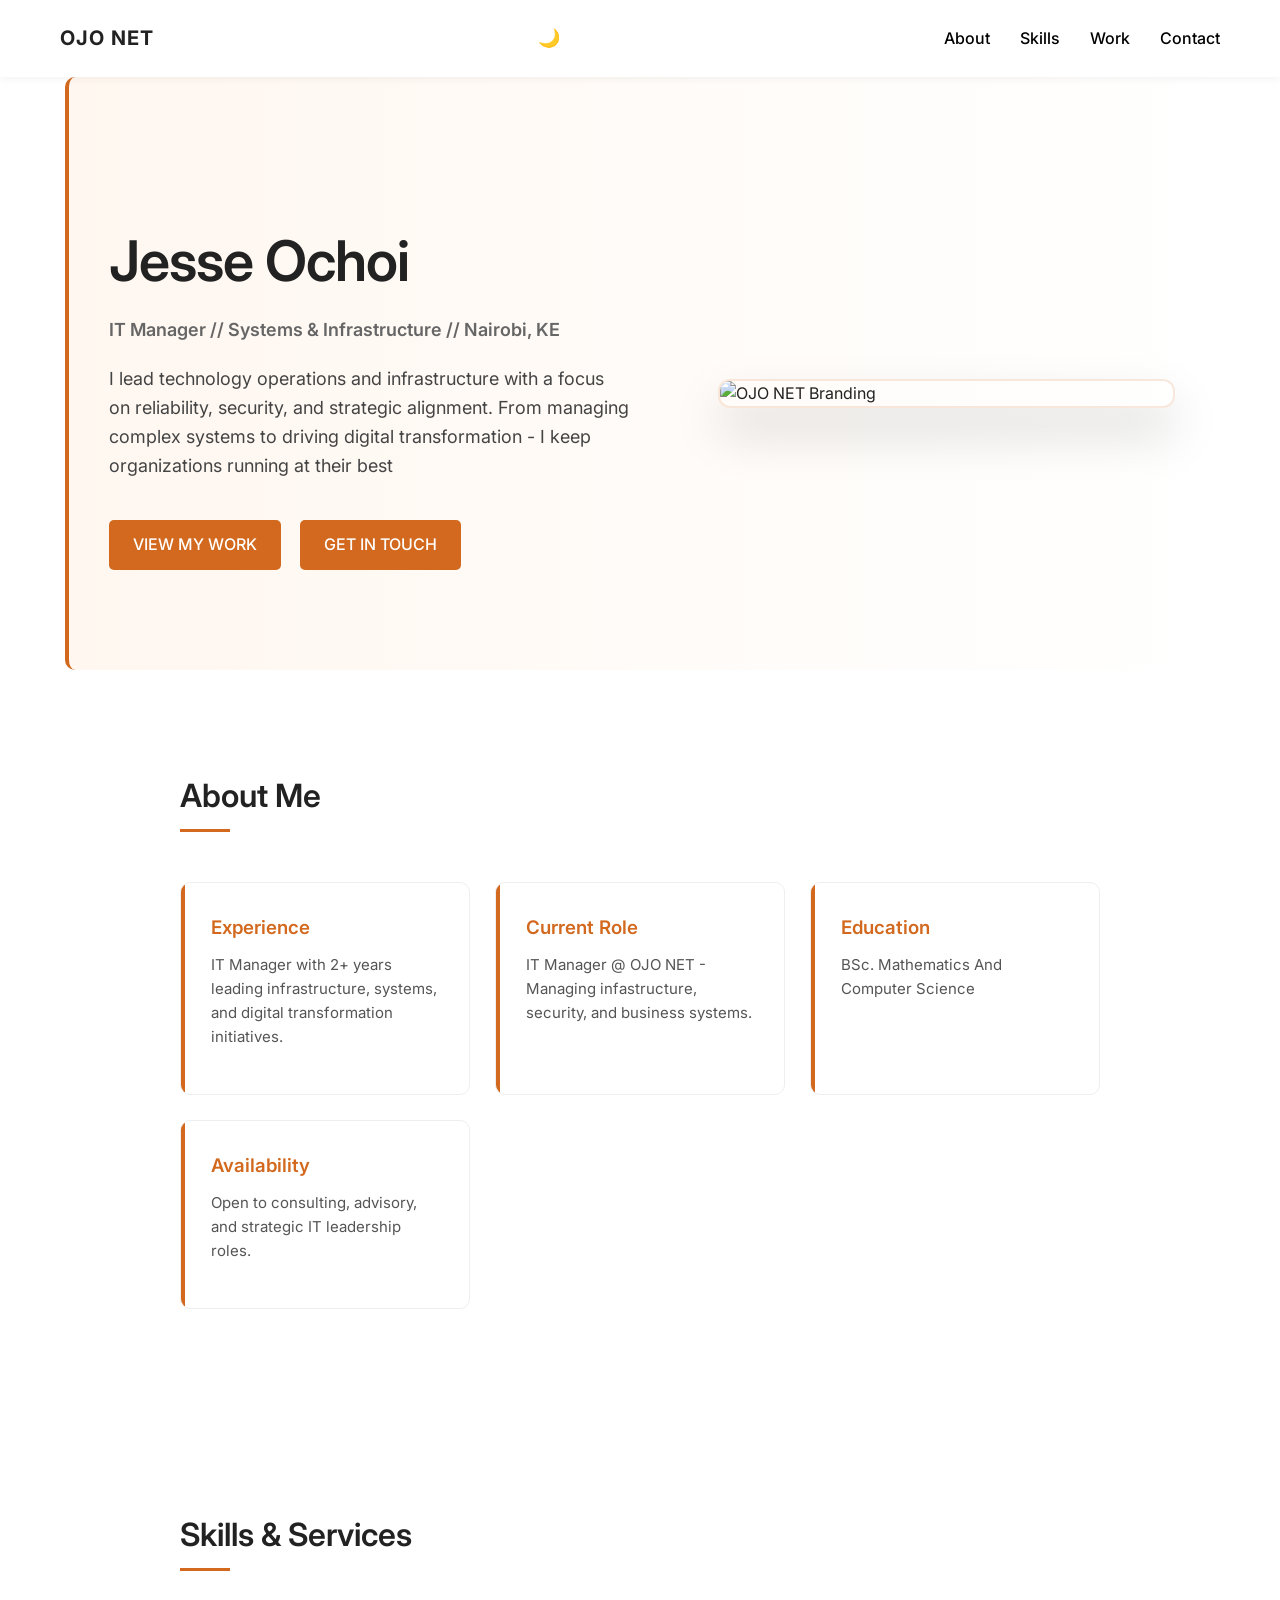
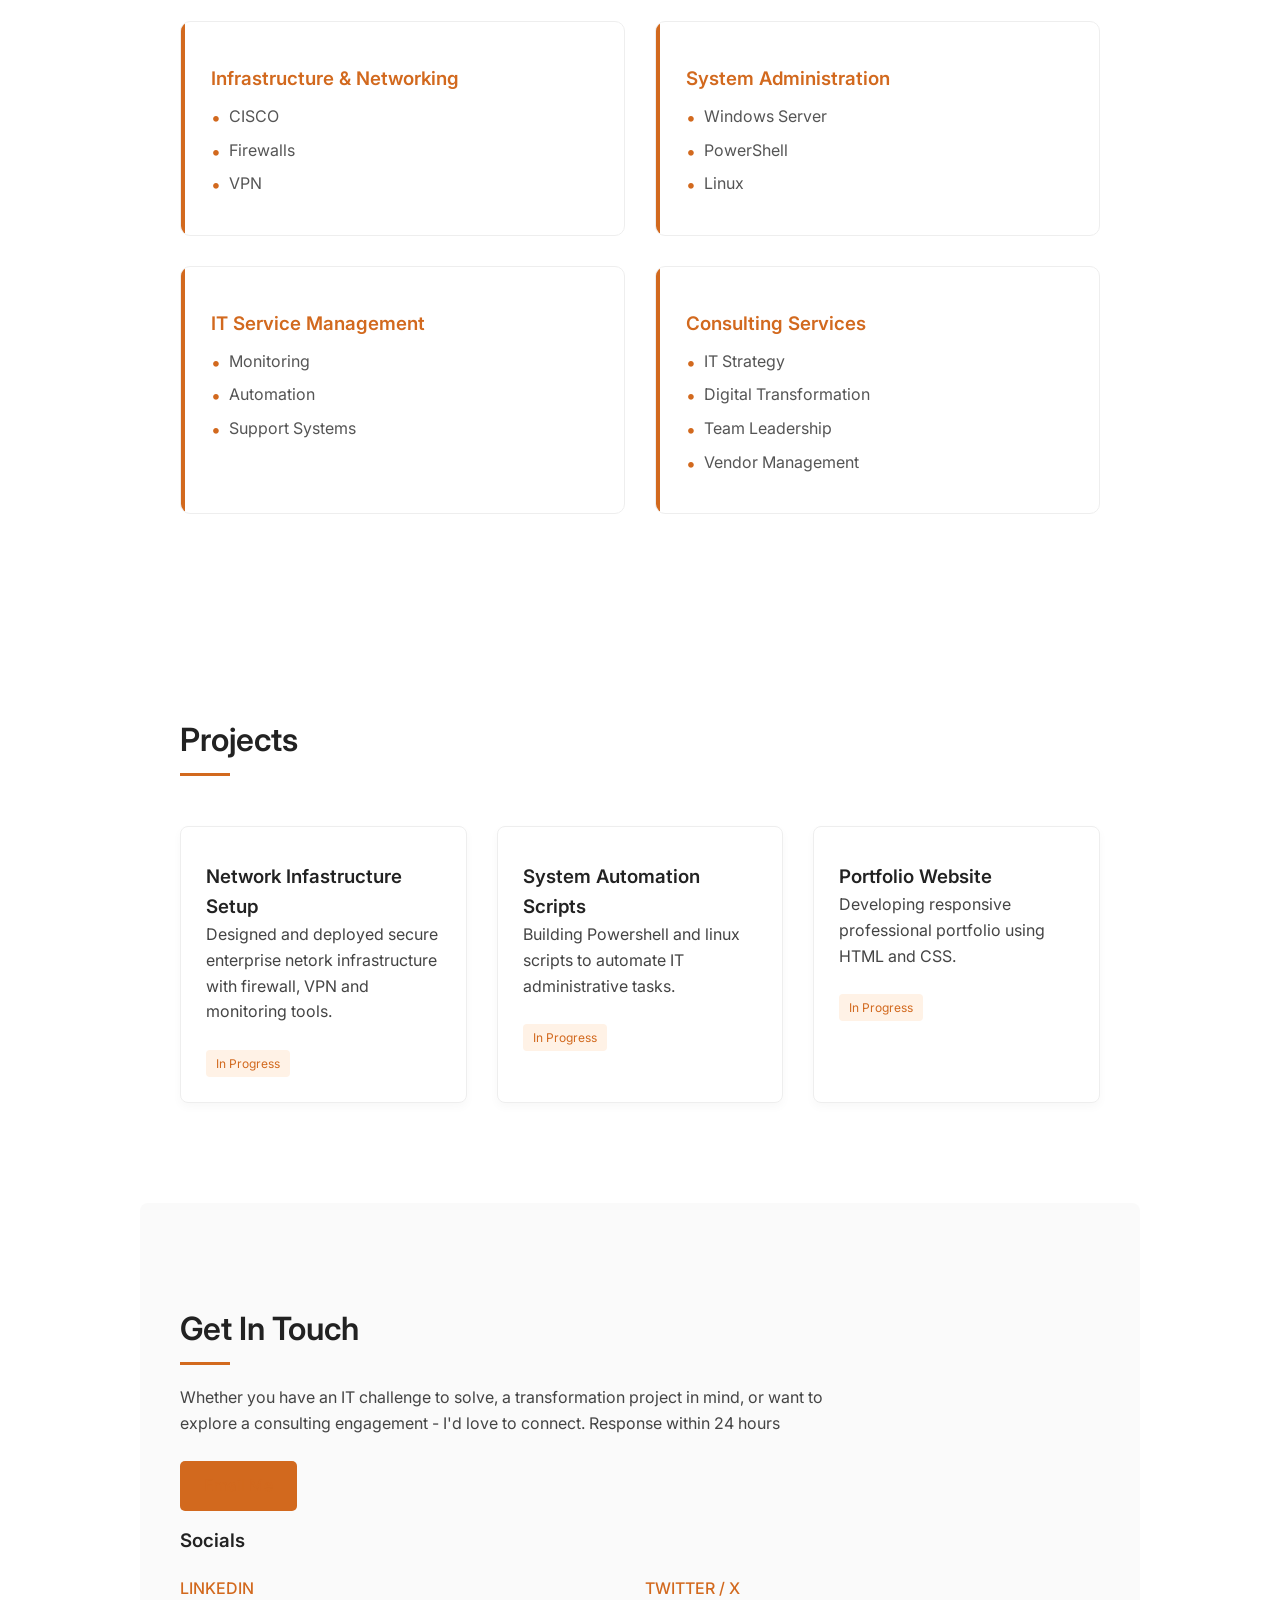
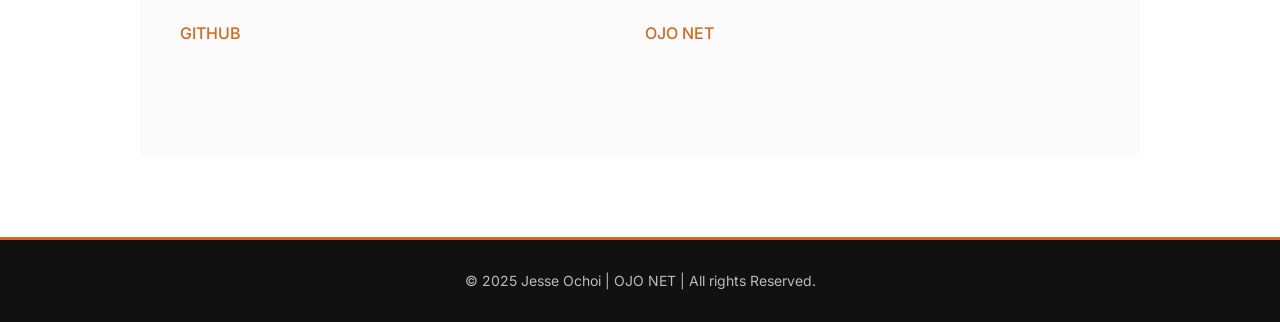
==== index.html @ 19cd6a9d "index.html" ====
<!DOCTYPE html>
<html lang="en">
    <head>
        <meta charset="UTF-8">
        <meta name="viewport" content="width=device-width, initial-scale=1.0">
        <title>Jesse Ochoi | Frontend Developer</title>
        <link href="https://fonts.googleapis.com/css2?family=Inter:wght@300;400;500;600;700&display=swap" rel="stylesheet">
        <link rel="stylesheet" href="style.css">
    </head>
    <body>
        <header>
            <nav>
                <div class="logo">OJO NET</div>
                <div class="theme-toggle">🌙</div>
                <div class="menu-toggle">
                    <span></span>
                    <span></span>
                    <span></span>
                </div>
                <ul class="nav-links">
                    <li><a href="#about">About</a></li>
                    <li><a href="#skills">Skills</a></li>
                    <li><a href="#work">Work</a></li>
                    <li><a href="#contact">Contact</a></li>
                </ul>
            </nav>
        </header>
        <main>
            <section id="hero">
                <div class="hero-content">
                    <h1>Jesse Ochoi</h1>
                    <p>IT Manager   //  Systems & Infrastructure //  Nairobi, KE</p>
                    <p>I lead technology operations and infrastructure with a focus on reliability, security, and strategic alignment. From managing complex systems to driving digital transformation - I keep organizations running at their best</p>
                    <a href="#work" class="btn">VIEW MY WORK</a>
                    <a href="#contact" class="btn">GET IN TOUCH</a>
                </div>
                <div class="hero-image">
                    <img src="images/banner.jpg" alt="OJO NET Branding">
                </div>
            </section>
            <section id="about">
                <h2>About Me</h2>
                <div class="about-grid">
                    <div class="about-card">
                        <h3>Experience</h3>
                        <p>IT Manager with 2+ years leading infrastructure, systems, and digital transformation initiatives.</p>
                    </div>
                    <div class="about-card">
                        <h3>Current Role</h3>
                        <p>IT Manager @ OJO NET - Managing infastructure, security, and business systems.</p>
                    </div>
                    <div class="about-card">
                        <h3>Education</h3>
                        <p>BSc. Mathematics And Computer Science</p>
                    </div>
                    <div class="about-card">
                        <h3>Availability</h3>
                        <p>Open to consulting, advisory, and strategic IT leadership roles.</p>
                    </div>
                </div>
            </section>
            <section id="skills">
                <h2>Skills & Services</h2>
                <div class="skills-grid">
                    <div class="skill-card">
                        <h3>Infrastructure & Networking</h3>
                        <ul>
                            <li>CISCO</li>
                            <li>Firewalls</li>
                            <li>VPN</li>
                        </ul>
                    </div>
                    <div class="skill-card">
                        <h3>System Administration</h3>
                        <ul>
                            <li>Windows Server</li>
                            <li>PowerShell</li>
                            <li>Linux</li>
                        </ul>
                    </div>
                    <div class="skill-card">
                        <h3>IT Service Management</h3>
                        <ul>
                            <li>Monitoring</li>
                            <li>Automation</li>
                            <li>Support Systems</li>
                        </ul>
                    </div>
                    <div class="skill-card">
                        <h3>Consulting Services</h3>
                        <ul>
                            <li>IT Strategy</li>
                            <li>Digital Transformation</li>
                            <li>Team Leadership</li>
                            <li>Vendor Management</li>
                        </ul>
                    </div>
                </div>
            </div>
        </section>
        <section id="work">
            <h2>Projects</h2>
            <div class="projects">
                <div class="project-card">
                    <h3>Network Infastructure Setup</h3>
                    <p>Designed and deployed secure enterprise netork infrastructure with firewall, VPN and monitoring tools.</p>
                    <span class="status">In Progress</span>
                </div>
                <div class="project-card">
                    <h3>System Automation Scripts</h3>
                    <p>Building Powershell and linux scripts to automate IT administrative tasks.</p>
                    <span class="status">In Progress</span>
                </div>
                <div class="project-card">
                    <h3>Portfolio Website</h3>
                    <p>Developing responsive professional portfolio using HTML and CSS.</p>
                    <span class="status">In Progress</span>
                </div>
            </div>
        </section>
        <section id="contact">
            <h2>Get In Touch</h2>
            <p>Whether you have an IT challenge to solve, a transformation project in mind, or want to explore a consulting engagement - I'd love to connect. Response within 24 hours</p>
            <p><a href="mailto:ochoijesse04@gmail.com" class="btn">Email Me</a></p>
            <h3>Socials</h3>
            <ul>
                <li><a href="https://linkedin.com/in/jesse-ochoi-a205282b9" target="_blank" rel="noopener noreferrer">LINKEDIN</a></li>
                <li><a href="https://twitter.com/@O_Jesse004" target="_blank" rel="noopener noreferrer">TWITTER / X</a></li>
                <li><a href="https://github.com/Monta1378" target="_blank" rel="noopener noreferrer">GITHUB</a></li>
                <li><a href="https://ojonet.co.ke" target="_blank" rel="noopener noreferrer">OJO NET</a></li>
            </ul>
        </section>
    </main>
    <footer>
        <p>&copy; 2025 Jesse Ochoi | OJO NET | All rights Reserved.</p>
    </footer>
    <script>
    const toggle = document.querySelector('.menu-toggle');
    const nav = document.querySelector('.nav-links');
    const theme = document.querySelector('.theme-toggle');
    toggle.addEventListener('click', () => {
        nav.classList.toggle('active');
    });
    if(localStorage.getItem('dark-mode') === 'enabled'){
        document.body.classList.add('dark-mode');
    }
    theme.addEventListener('click', () => {
        document.body.classList.toggle('dark-mode');
        if(document.body.classList.contains('dark-mode')){
            localStorage.setItem('dark-mode', 'enabled');
        }else{
            localStorage.setItem('dark-mode', 'disabled');
        }
    });
    const observer = new IntersectionObserver(entries => {
        entries.forEach(entry => {
            if(entry.isIntersecting){
                entry.target.classList.add('show');
            }
        });
    });
    document.querySelectorAll('section').forEach(section =>{
        section.classList.add('fade-in');
        observer.observe(section);
    });
    </script>
    </body>
</html>
---- style.css ----
*{
    margin: 0;
    padding: 0;
    box-sizing: border-box;
}

body{
    font-family: 'Inter', sans-serif;
    line-height: 1.6;
    color: #222;
    background-color: white;
    transition: 0.3s ease;
}
h1, h2, h3{
    font-weight: 600;
}
p{
    font-weight: 400;
}
header{
    padding: 18px 60px;
    position: sticky;
    top: 0;
    background-color: white;
    z-index: 1000;
    box-shadow: 0 2px 8px rgba(0,0,0,0.05);
}
.logo{
    font-size: 20px;
    font-weight: bold;
    letter-spacing: 1px;
}
nav{
    display: flex;
    justify-content: space-between;
    align-items: center;
}
nav ul{
    display: flex;
    list-style: none;
    gap: 30px;
    margin: 0;
    padding: 0;
}
nav a{
    text-decoration: none;
    color: black;
    font-weight: 500;
}
nav a:hover{
    color: chocolate;
}

#hero{
    display: grid;
    grid-template-columns: 1.1fr 0.9fr;
    align-items: center;
    gap: 50px;
    padding: 140px 40px 100px 40px;
    max-width: 1150px;
    margin: 0 auto;
    background: linear-gradient(to right, #fff7f0, white);
    border-left: 4px solid chocolate;
    border-radius: 10px;
    animation: heroFade 1s ease forwards;
}
#hero h1{
    font-size: 56px;
    margin-bottom: 10px;
    letter-spacing: -1px;
}
#hero p{
    font-size: 18px;
    line-height: 1.6;
    margin-bottom: 20px;
    color: #444;
}
#hero p:first-of-type{
    font-weight: 600;
    color: #666;
}
#hero .btn{
    margin-top: 20px;
}
.hero-content{
    max-width: 520px;
}
.hero-image{
    display: flex;
    justify-content: center;
    align-items: center;
}
.hero-image img{
    width: 100%;
    max-width: 480px;
    border-radius: 12px;
    border: 2px solid rgb(210,105,30,0.15);
    box-shadow: 0 25px 50px rgba(0,0,0,0.15);
    animation: float 4s ease-in-out infinite;
}
.btn{
    display: inline-block;
    padding: 12px 24px;
    background-color:chocolate;
    color: white;
    text-decoration: none;
    margin-right: 15px;
    margin-top: 10px;
    font-weight: 500;
    border-radius: 5px;
    transition: all 0.3s ease;
}
.btn:hover{
    background-color: #333;
    transform: translateY(-2px);
}
html{
    scroll-behavior: smooth;
}section{
    padding: 100px 40px;
    max-width: 1000px;
    margin: 0 auto;
}
section h2{
    font-size: 32px;
    margin-bottom: 20px;
    position: relative;
    display: inline-block;
}
section h2::after{
    content: "";
    display: block;
    width: 50px;
    height: 3px;
    background: chocolate;
    margin-top: 8px;
}
section p{
    margin-bottom: 15px;
    color: #444;
}
.about-grid{
    display: grid;
    grid-template-columns: repeat(3, 1fr);
    gap: 25px;
    margin-top: 30px;
}
.about-card{
    background-color: white;
    position: relative;
    overflow: hidden;
    padding: 30px;
    border-radius: 10px;
    border: 1px solid #eee;
    transition: all 0.3s ease;
}
.about-card:hover{
    transform: translateY(-8px);
    box-shadow: 0 20px 40px rgba(0,0,0,0.08);
}
.about-card::before{
    content: "";
    position: absolute;
    top: 0;
    left: 0;
    width: 4px;
    height: 100%;
    background: chocolate;
}
.about-card h3{
    margin-bottom: 10px;
    color: chocolate;
}
.about-card p{
    color: #555;
    font-size: 15px;
}
#skills h3{
    margin-bottom: 10px;
}
#skills ul{
    list-style: none;
    padding: 0;
}
#skills li{
    margin-bottom: 8px;
}
.skills-grid{
    display: grid;
    grid-template-columns: repeat(2, 1fr);
    gap: 30px;
    margin-top: 30px;
}
.skill-card{
    background-color: white;
    position: relative;
    overflow: hidden;
    padding: 30px;
    border-radius: 10px;
    border: 1px solid #eee;
    transition: all 0.3s ease;
}
.skill-card:hover{
    transform: translateY(-8px);
    box-shadow: 0 20px 40px rgba(0,0,0,0.08);
}
.skill-card::before{
    content: "";
    position: absolute;
    top: 0;
    left: 0;
    width: 4px;
    height: 100%;
    background: chocolate;
}
.skill-card h3{
    margin-top: 12px;
    color: chocolate;
}
.skill-card ul{
    list-style: none;
    padding: 0;
}
.skill-card li{
    margin-bottom: 10px;
    color: #555;
    padding-left: 18px;
    position: relative;
}
.skill-card li::before{
    content: "•";
    color: chocolate;
    position: absolute;
    left: 0;
    font-size: 18px;
}
.status{
    display: inline-block;
    margin-top: 10px;
    padding: 4px 10px;
    background-color: #fff2e6;
    color: chocolate;
    border-radius: 4px;
    font-size: 12px;
}    #contact{
        background-color: #fafafa;
        border-radius: 8px;
    }
    #contact p{
        max-width: 700px;
    }
    #contact ul{
        list-style: none;
        padding: 0;
        margin-top: 20px;
        display: grid;
        grid-template-columns: repeat(2, 1fr);
        gap: 10px;
    }
    #contact li{
        margin-bottom: 10px;
    }
    #contact a{
        color: chocolate;
        text-decoration: none;
        font-weight: 500;
    }
    #contact a:hover{
        color: #333;
    }
    .projects{
        display: grid;
        grid-template-columns: repeat(3, 1fr);
        gap: 30px;
        margin-top: 30px;
    }
    .project-card{
        background-color: white;
        padding: 25px;
        border: 1px solid #eee;
        border-radius: 8px;
        box-shadow: 0 4px 10px rgba(0,0,0,0.03);
        transition: all 0.3s ease;
    }
    .project-card:hover{
        transform: translateY(-6px);
        box-shadow: 0 12px 25px rgba(0,0,0,0.08);
    }
    .project-card h3{
        margin-top: 10px;
    }
    .project-card p{
        margin-bottom: 15px;
    }
    footer{
    margin-top: 80px;
    padding: 30px 40px;
    background-color: #111;
    color: white;
    text-align: center;
    border-top: 3px solid chocolate;
}
.menu-toggle{
    display: none;
    flex-direction: column;
    cursor: pointer;
}
.menu-toggle span{
    width: 25px;
    height: 3px;
    background-color: black;
    margin: 4px 0;
}
footer p{
    margin: 0;
    font-size: 14px;
    color: #bbb;
}.fade-in{
    opacity: 0;
    transform: translateY(30px);
    transition: all 0.8s ease;
}
.fade-in.show{
    opacity: 1;
    transform: translateY(0);
}
.theme-toggle{
    cursor: pointer;
    font-size: 18px;
    padding: 6px 10px;
    border-radius: 6px;
    transition: 0.3s;
}
.theme-toggle:hover{
    background-color: #f3f3f3;
}
.dark-mode .theme-toggle:hover{
    background-color: #222;
}
.dark-mode{
    background-color: #111;
    color: #eee;
}
.dark-mode header{
    background-color: #111;
}
.dark-mode nav a{
    color: #eee;
}
.dark-mode #hero{
    background: linear-gradient(to right, #1a1a1a, #111);
}
.dark-mode .project-card{
    background-color: #1a1a1a;
    border-color: #333;
}
.dark-mode footer{
    background-color: black;
}
.dark-mode #contact{
    background-color: #1a1a1a;
}
.dark-mode p{
    color: #bbb;
}
.dark-mode h1, .dark-mode h2, .dark-mode h3{
    color: white;
}
.dark-mode .about-card, .dark-mode .skill-card{
    background-color: #1a1a1a;
    border-color: #333;
}
@keyframes heroFade {
    from{
        opacity: 0;
        transform: translateY(20px);
    }
    to{
        opacity: 1;
        transform: translateY(0);
    }
}
@keyframes float{
    0%{
        transform: translateY(0px);
    }
    50%{
        transform: translateY(-10px);
    }
    100%{
        transform: translateY(0px);
    }
}
@media (max-width: 768px){
    #hero{
        padding: 100px 20px 60px 20px;
        text-align: left;
        grid-template-columns: 1fr;
    }
    #hero h1{
        font-size: 36px;
        line-height: 1.2;
    }
    #hero p{
        font-size: 16px;
    }
    #hero .btn{
        display: block;
        width: fit-content;
        margin-bottom: 12px;
    }
    .hero-image{
        margin-top: 40px;
    }
    .hero-image img{
        max-width: 100%;
    }
    nav{
        flex-direction: row;
        gap: 10px;
    }
    nav ul{
        gap: 20px;
    }
    section{
        padding: 60px 20px;
    }
    .skills-grid{
        grid-template-columns: 1fr;
    }
    .projects{
        grid-template-columns: 1fr;
    }
    section h2{
        font-size: 26px;
    }
    .menu-toggle{
        display: flex;
    }
    .nav-links{
        position: absolute;
        top: 30px;
        right: 20px;
        background-color: white;
        flex-direction: column;
        width: 200px;
        padding: 20px;
        box-shadow: 0 5px 20px rgba(0,0,0,0.08);
        display: none;
    }
    .nav-links.active{
        display: flex;
    }
    .nav-links a:hover{
        color: chocolate;
    }
    nav a{
        position: relative;
    }
    nav a::after{
        content: "";
        position: absolute;
        width: 0;
        height: 2px;
        background-color: chocolate;
        left: 0;
        bottom: -5px;
        transition: width 0.3s;
    }
    nav a:hover::after{
        width: 100%;
    }
    .about-grid{
        grid-template-columns: 1fr;
    }
    .skill-card{
        grid-template-columns: 1fr;
    }
    footer{
        padding: 25px 20px;
    }
}
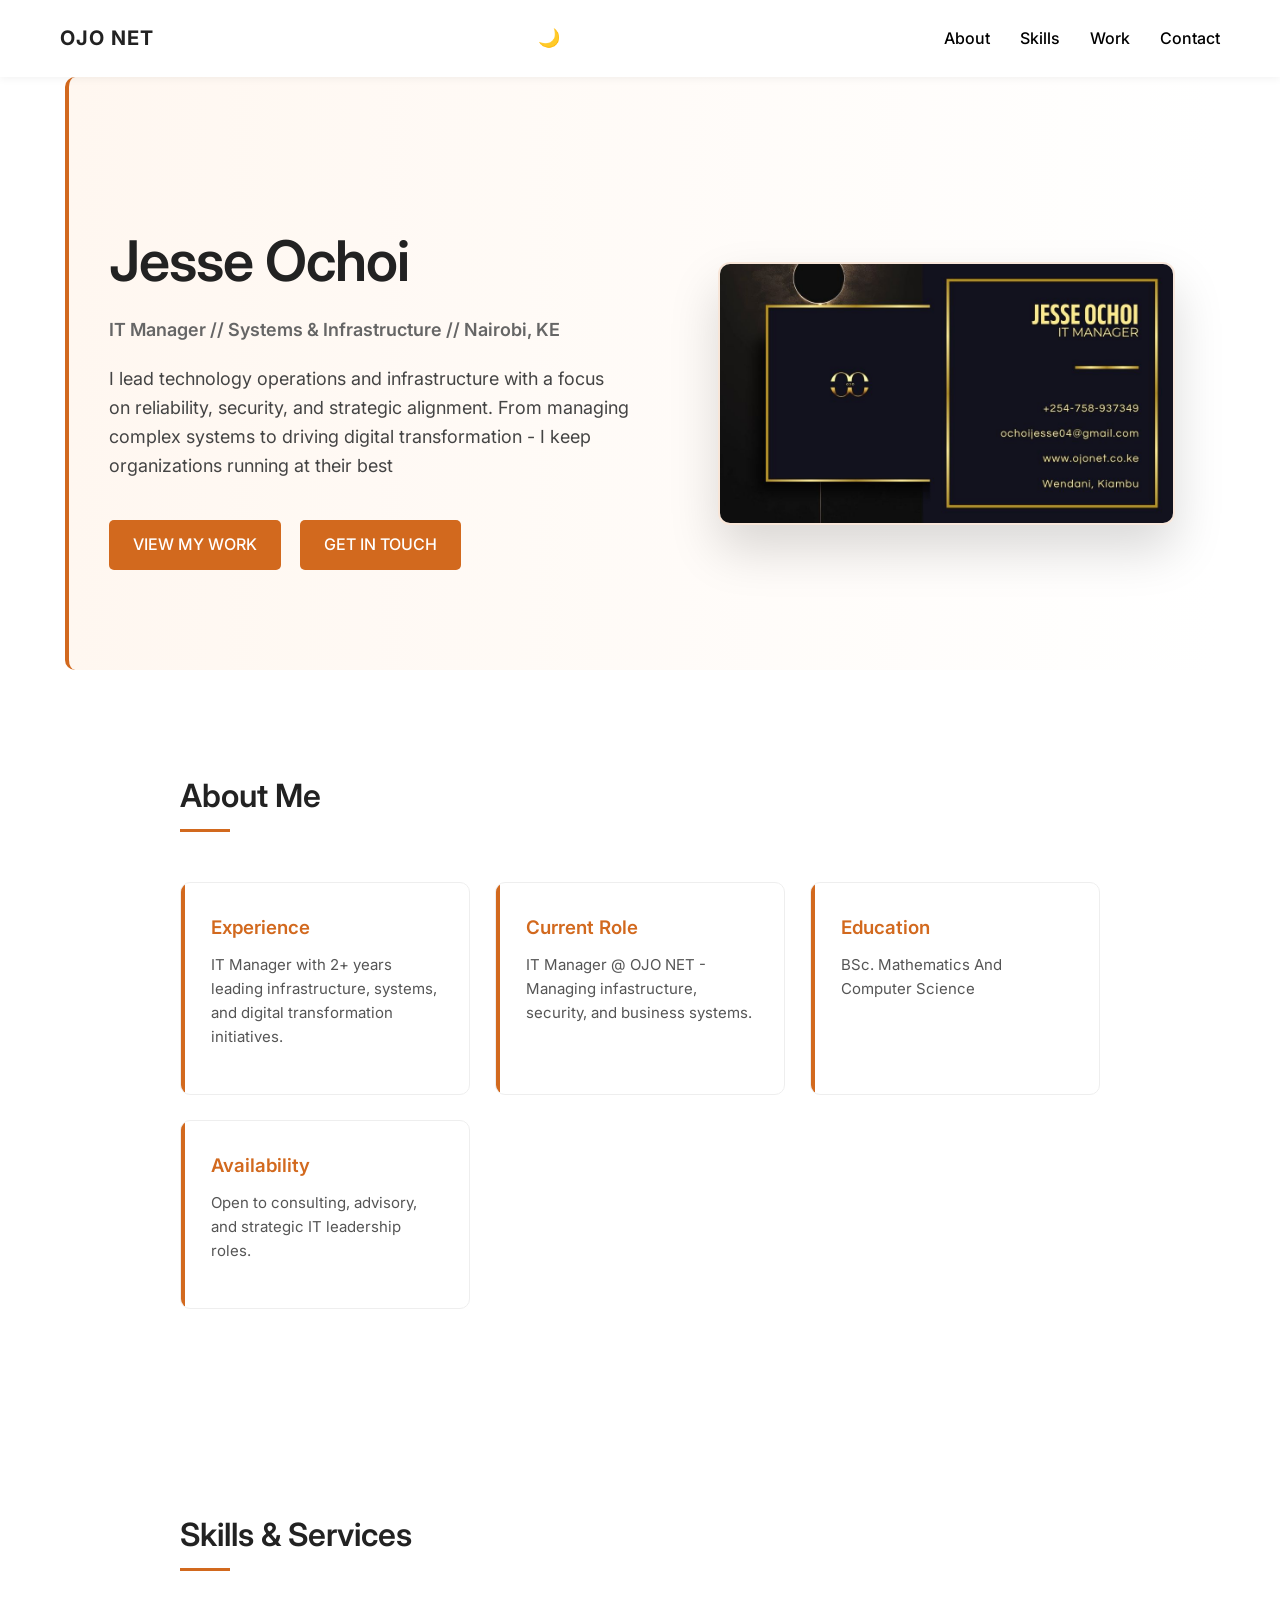
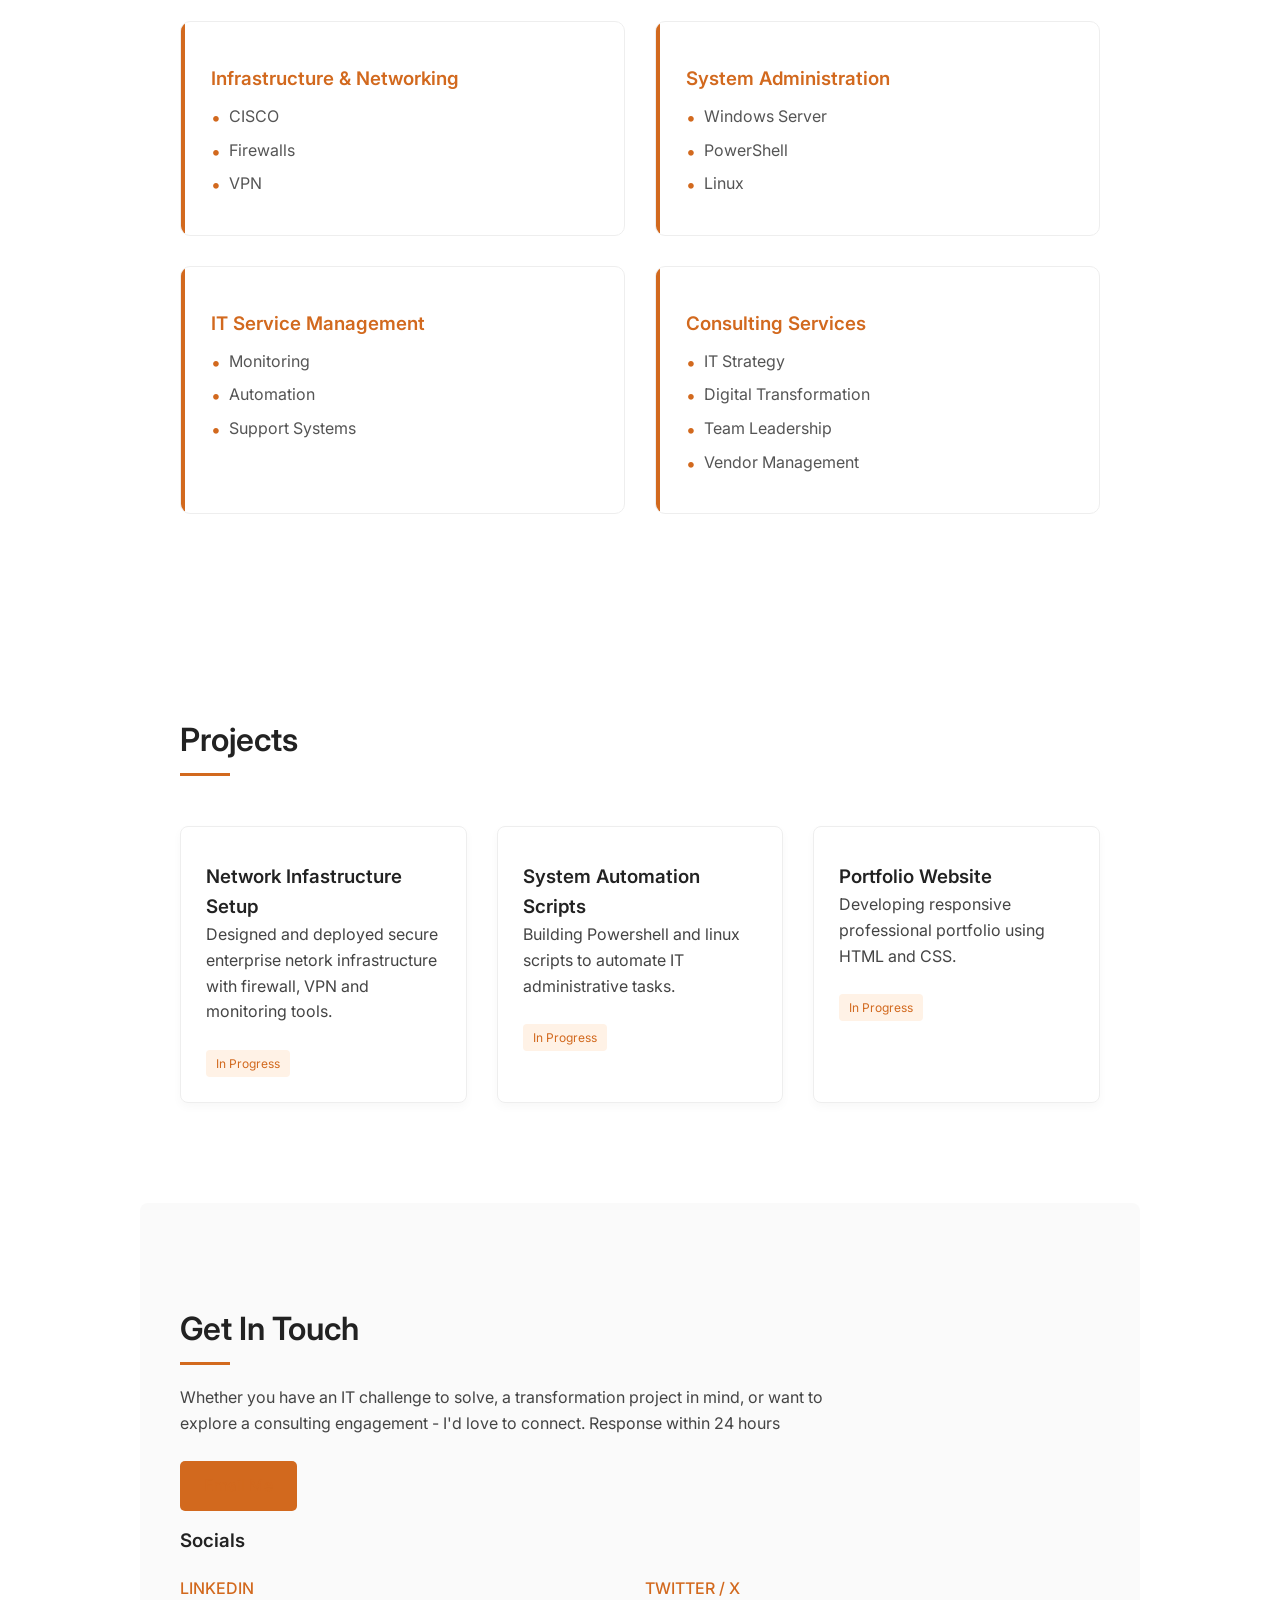
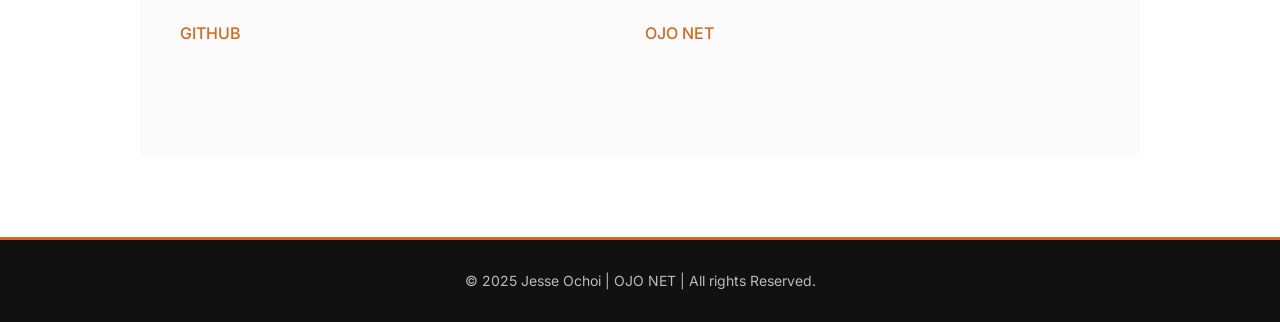
==== commit ee28d458: "index.html" ====
--- a/index.html
+++ b/index.html
@@ -35,7 +35,7 @@
                     <a href="#contact" class="btn">GET IN TOUCH</a>
                 </div>
                 <div class="hero-image">
-                    <img src="images/banner.jpg" alt="OJO NET Branding">
+                    <img src="banner.jpg" alt="OJO NET Branding">
                 </div>
             </section>
             <section id="about">
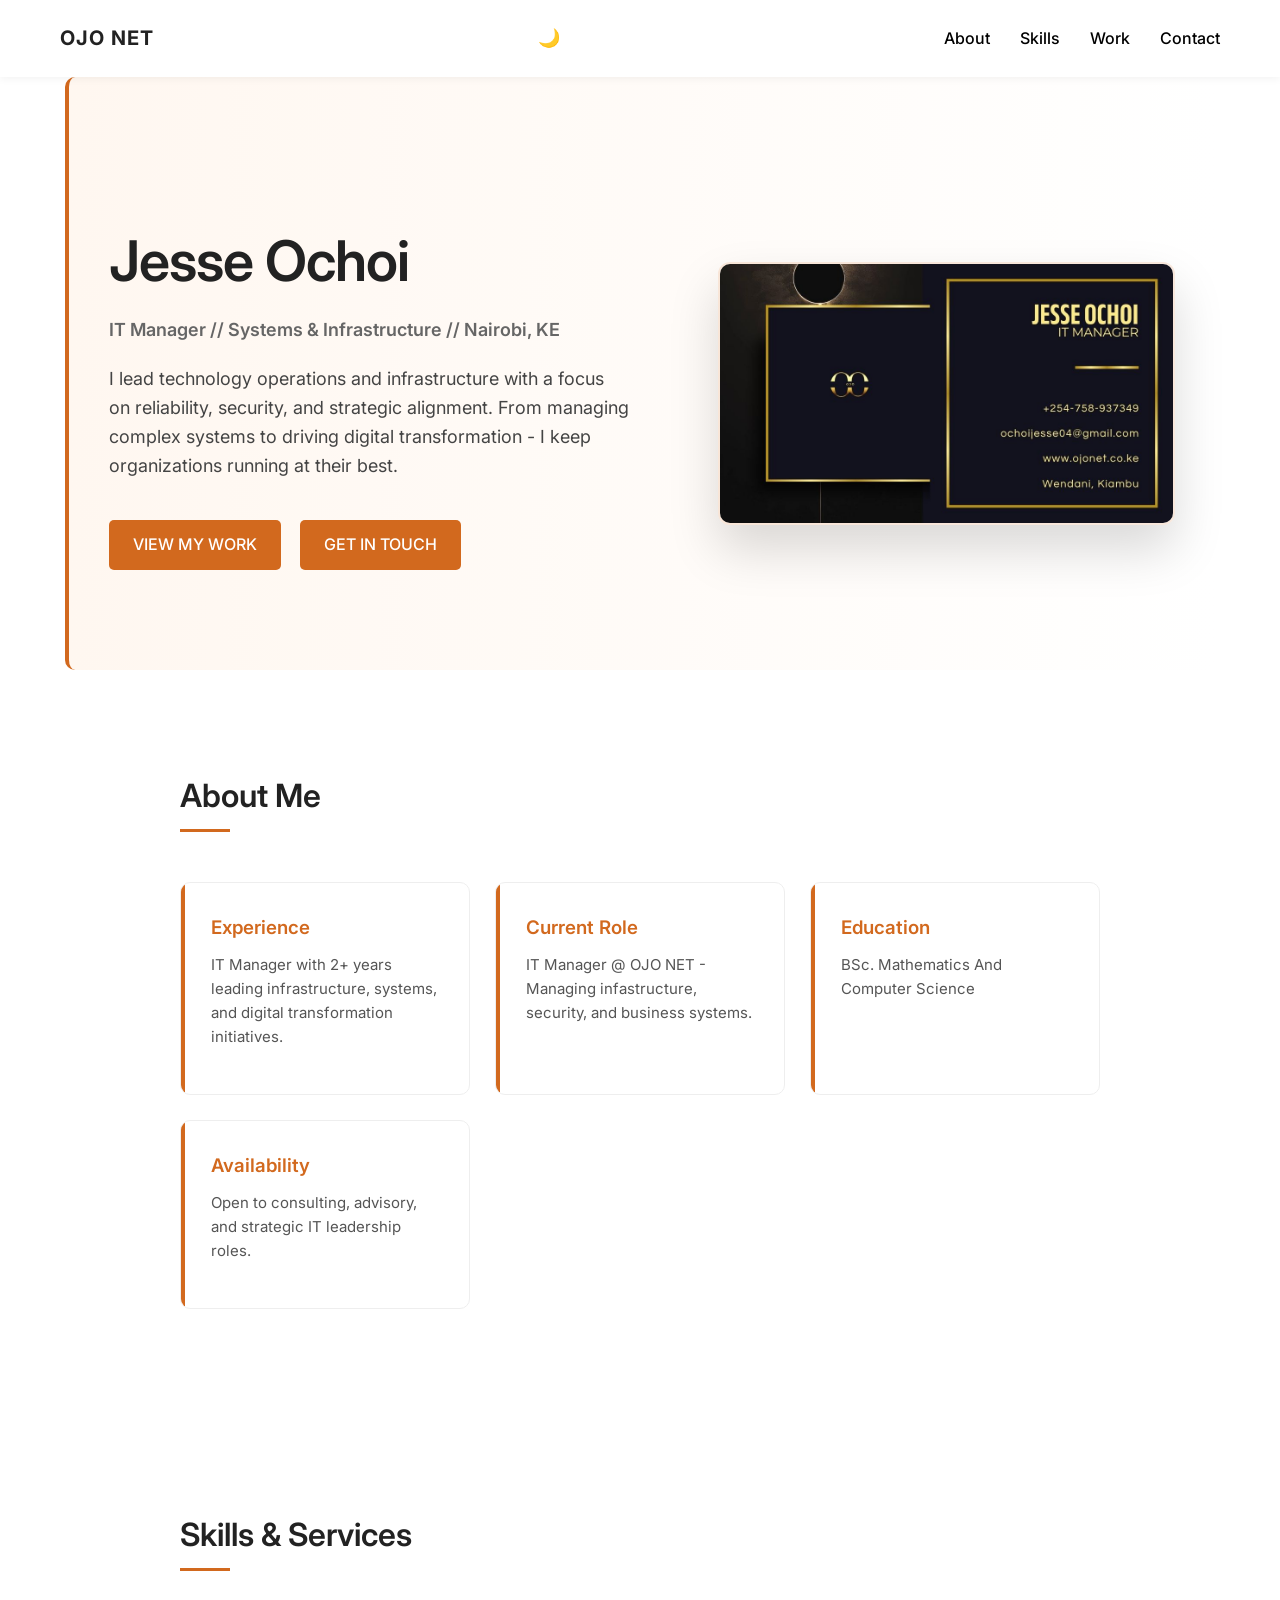
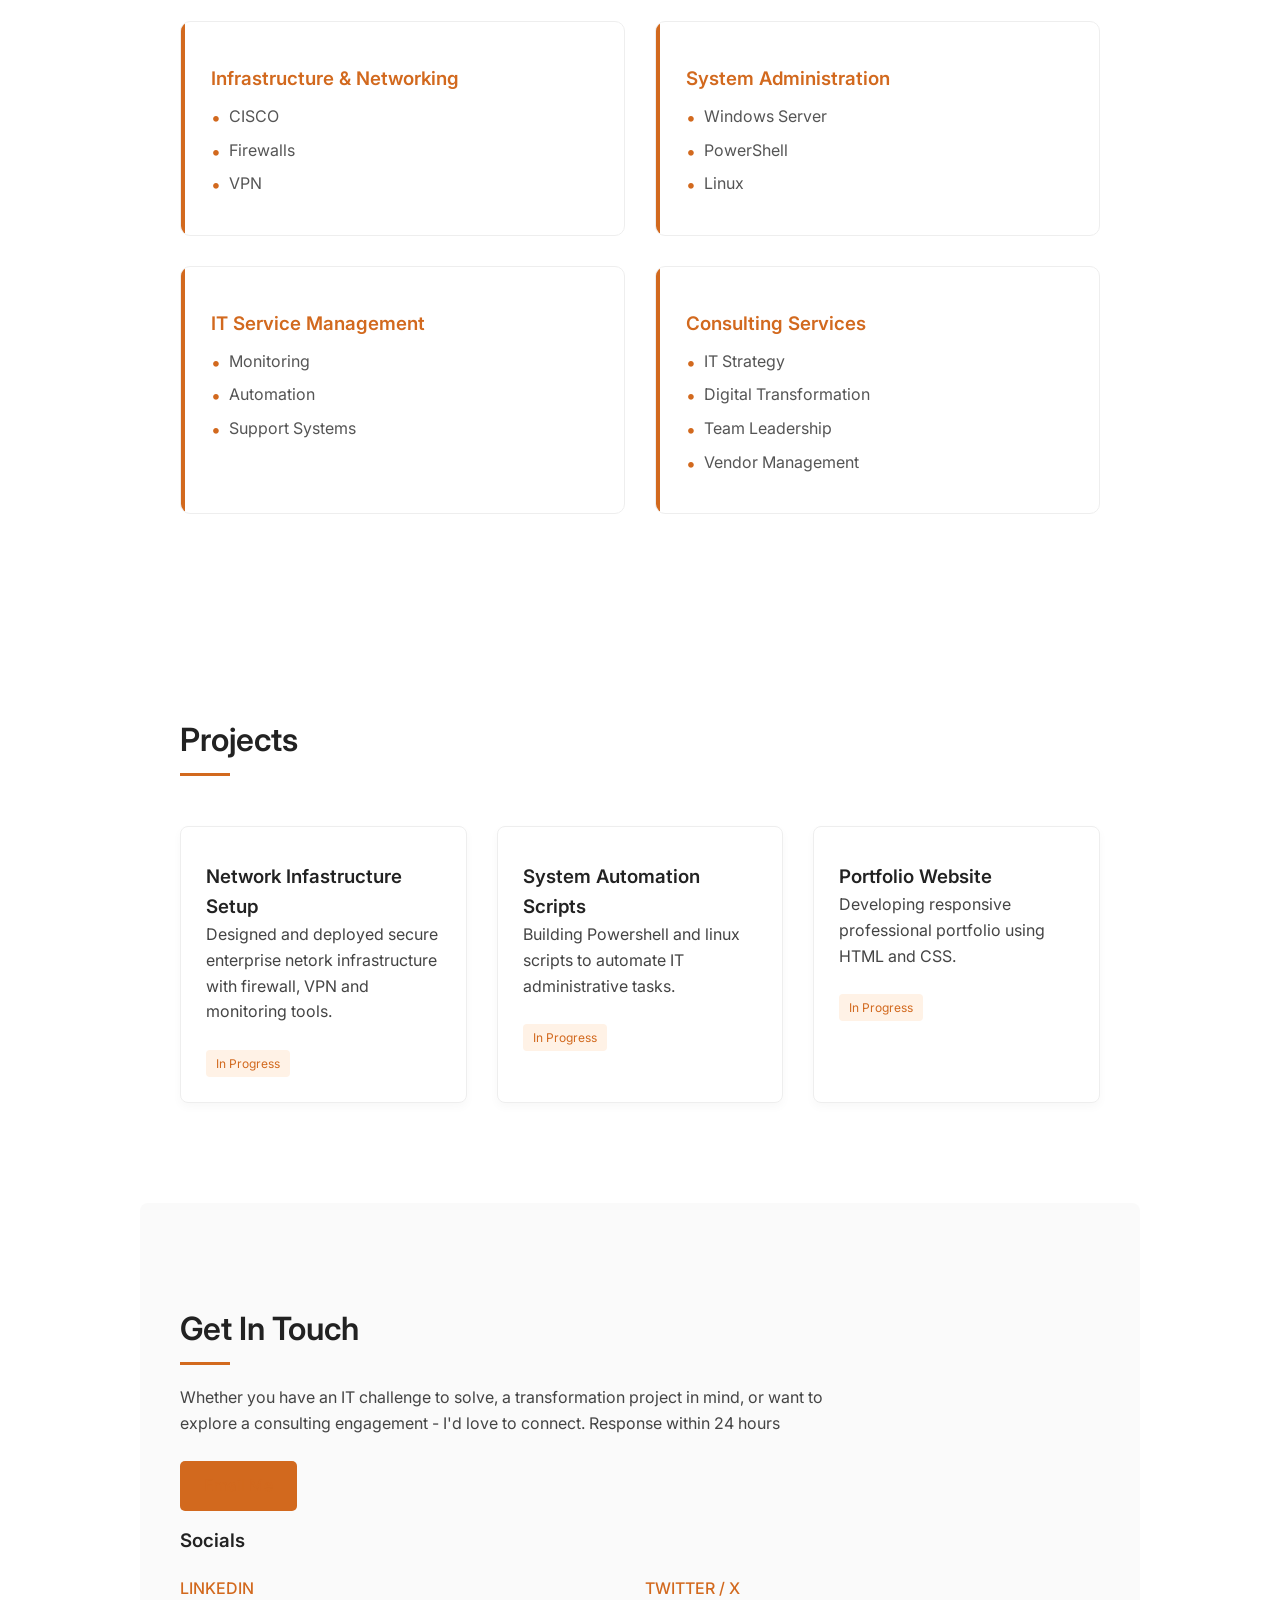
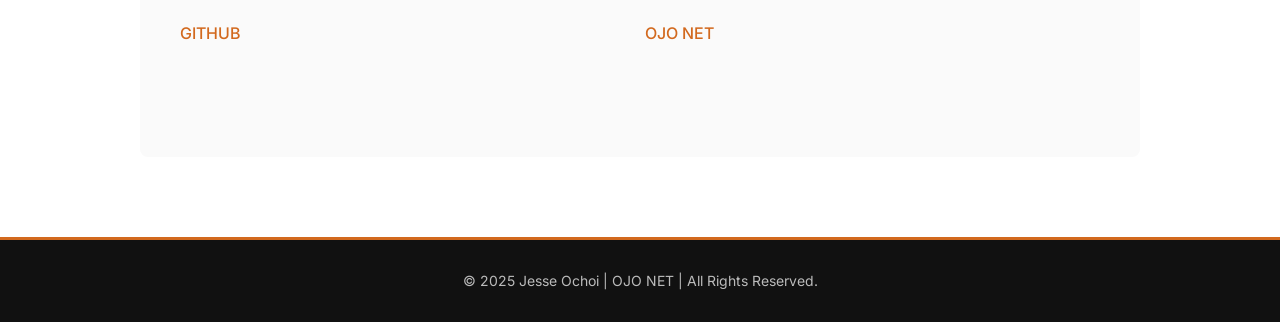
==== commit bc14e30f: "index.html" ====
--- a/index.html
+++ b/index.html
@@ -30,7 +30,7 @@
                 <div class="hero-content">
                     <h1>Jesse Ochoi</h1>
                     <p>IT Manager   //  Systems & Infrastructure //  Nairobi, KE</p>
-                    <p>I lead technology operations and infrastructure with a focus on reliability, security, and strategic alignment. From managing complex systems to driving digital transformation - I keep organizations running at their best</p>
+                    <p>I lead technology operations and infrastructure with a focus on reliability, security, and strategic alignment. From managing complex systems to driving digital transformation - I keep organizations running at their best.</p>
                     <a href="#work" class="btn">VIEW MY WORK</a>
                     <a href="#contact" class="btn">GET IN TOUCH</a>
                 </div>
@@ -132,7 +132,7 @@
         </section>
     </main>
     <footer>
-        <p>&copy; 2025 Jesse Ochoi | OJO NET | All rights Reserved.</p>
+        <p>&copy; 2025 Jesse Ochoi | OJO NET | All Rights Reserved.</p>
     </footer>
     <script>
     const toggle = document.querySelector('.menu-toggle');
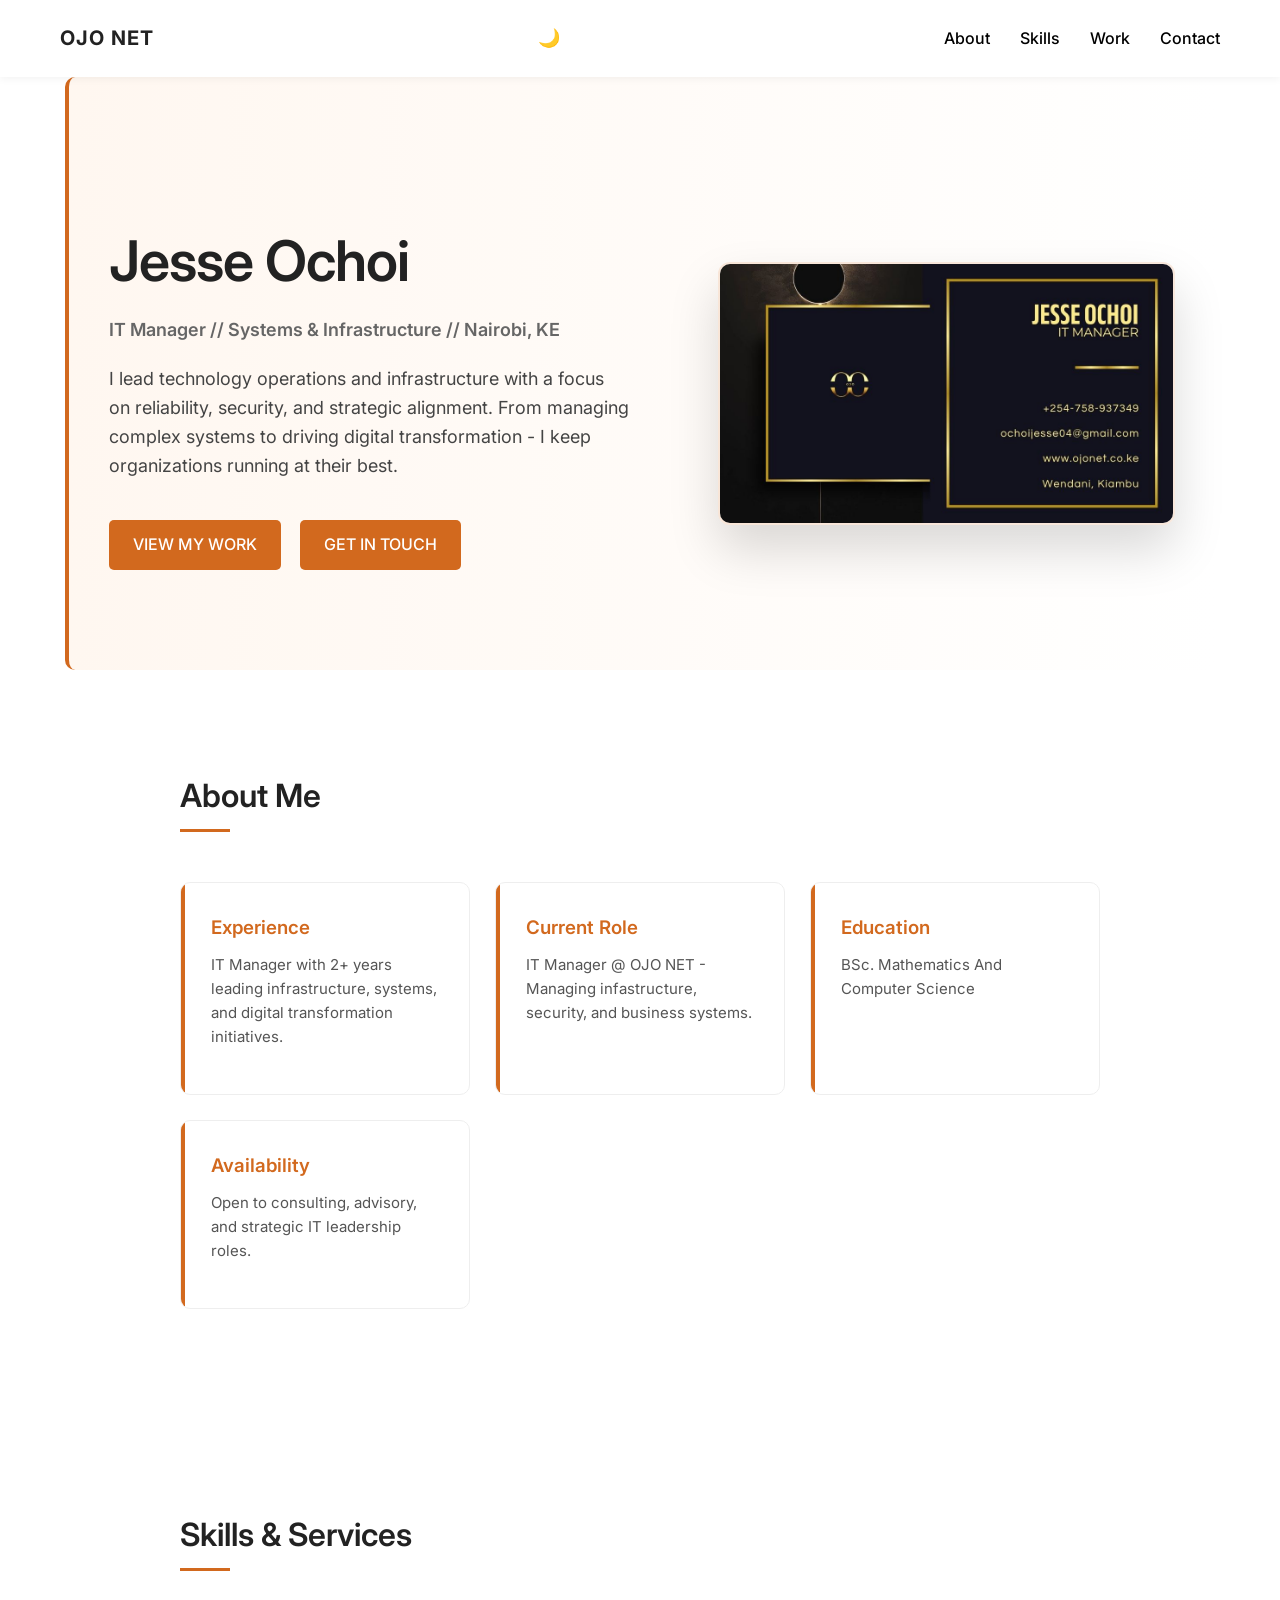
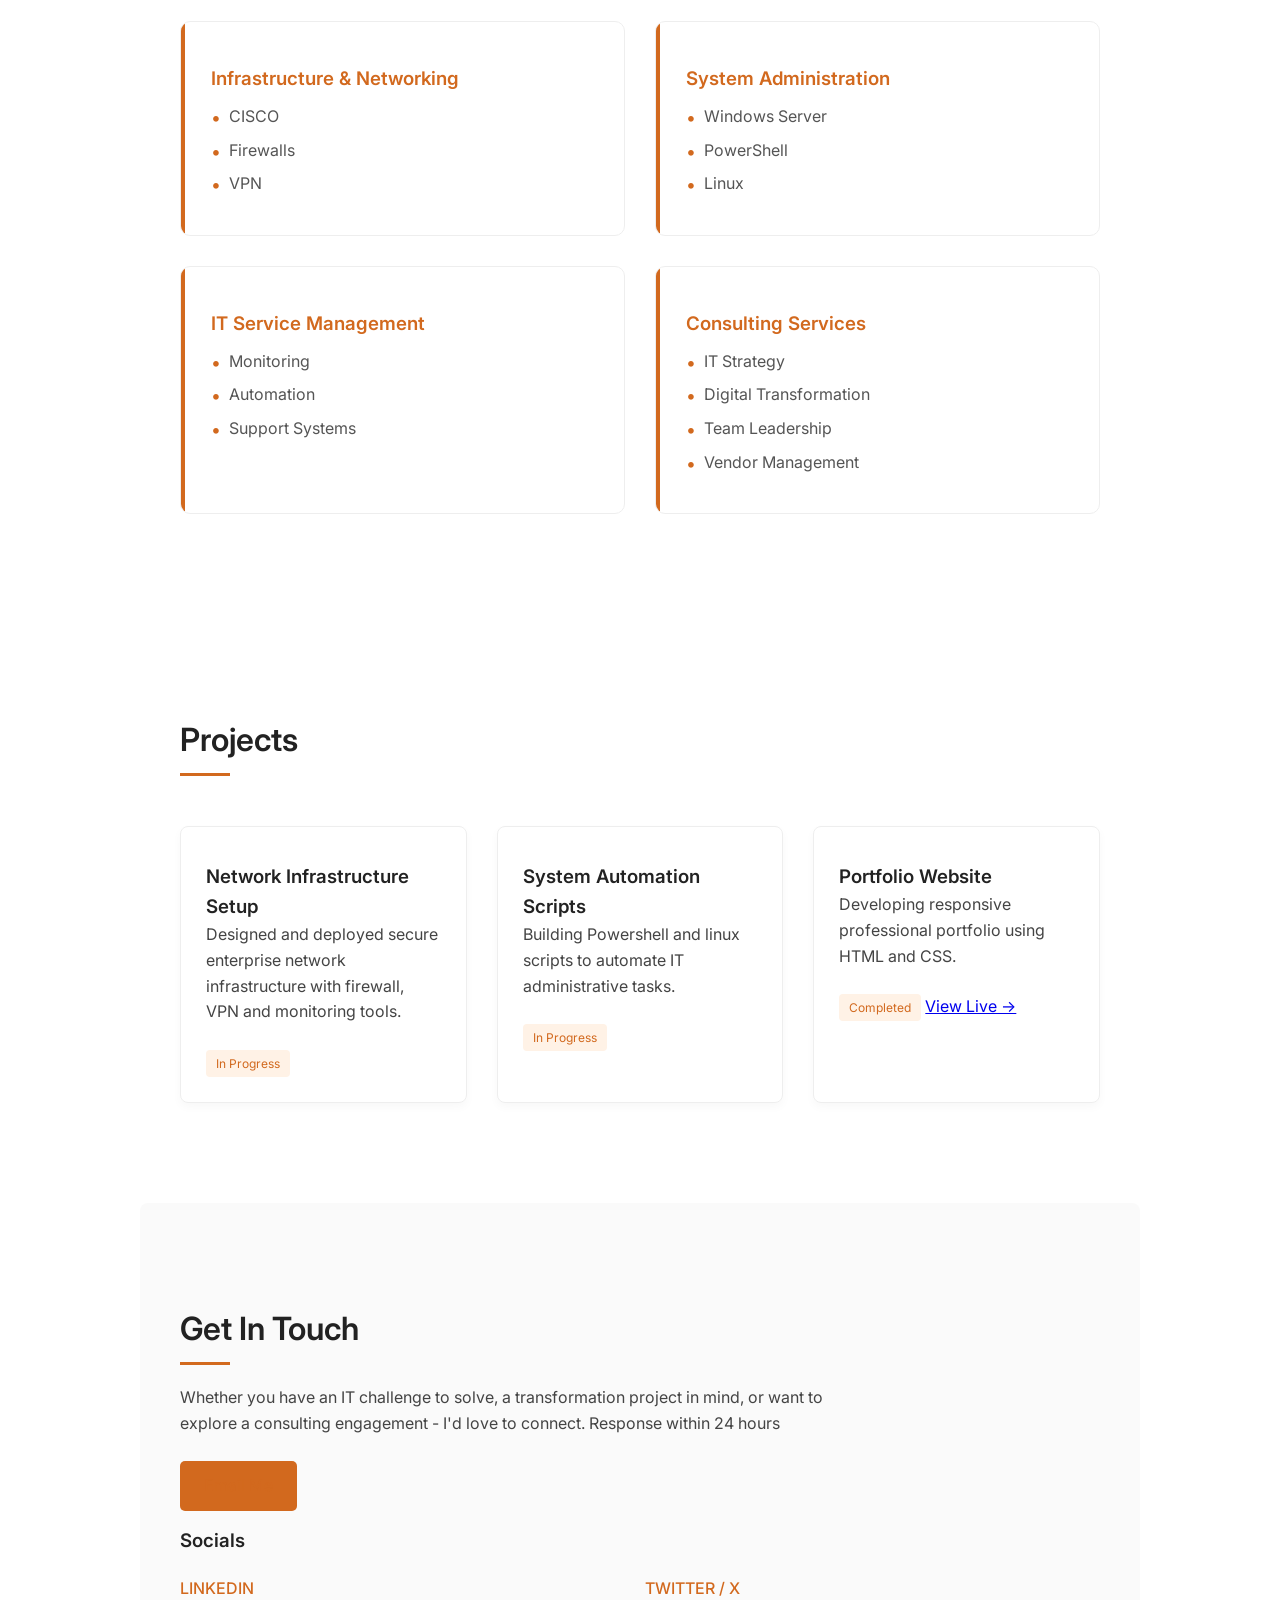
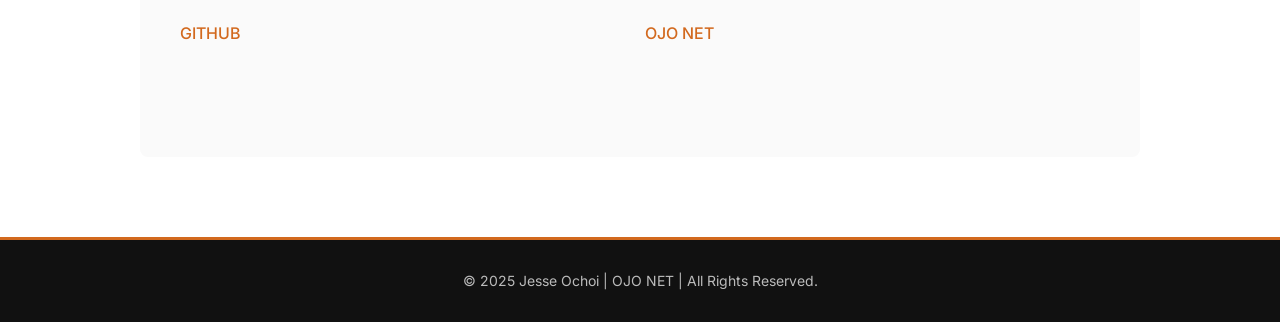
==== commit c9b80d64: "Update index.html" ====
--- a/index.html
+++ b/index.html
@@ -96,73 +96,73 @@
                         </ul>
                     </div>
                 </div>
-            </div>
-        </section>
-        <section id="work">
-            <h2>Projects</h2>
-            <div class="projects">
-                <div class="project-card">
-                    <h3>Network Infastructure Setup</h3>
-                    <p>Designed and deployed secure enterprise netork infrastructure with firewall, VPN and monitoring tools.</p>
-                    <span class="status">In Progress</span>
+            </section>
+            <section id="work">
+                <h2>Projects</h2>
+                <div class="projects">
+                    <div class="project-card">
+                        <h3>Network Infrastructure Setup</h3>
+                        <p>Designed and deployed secure enterprise network infrastructure with firewall, VPN and monitoring tools.</p>
+                        <span class="status">In Progress</span>
+                    </div>
+                    <div class="project-card">
+                        <h3>System Automation Scripts</h3>
+                        <p>Building Powershell and linux scripts to automate IT administrative tasks.</p>
+                        <span class="status">In Progress</span>
+                    </div>
+                    <div class="project-card">
+                        <h3>Portfolio Website</h3>
+                        <p>Developing responsive professional portfolio using HTML and CSS.</p>
+                        <span class="status">Completed</span>
+                        <a href="https://monta1378.github.io/jesse-ochoi-portfolio/" target="_blank" rel="noopener noreferrer" class="project-link">View Live →</a>
+                    </div>
                 </div>
-                <div class="project-card">
-                    <h3>System Automation Scripts</h3>
-                    <p>Building Powershell and linux scripts to automate IT administrative tasks.</p>
-                    <span class="status">In Progress</span>
-                </div>
-                <div class="project-card">
-                    <h3>Portfolio Website</h3>
-                    <p>Developing responsive professional portfolio using HTML and CSS.</p>
-                    <span class="status">In Progress</span>
-                </div>
-            </div>
-        </section>
-        <section id="contact">
-            <h2>Get In Touch</h2>
-            <p>Whether you have an IT challenge to solve, a transformation project in mind, or want to explore a consulting engagement - I'd love to connect. Response within 24 hours</p>
-            <p><a href="mailto:ochoijesse04@gmail.com" class="btn">Email Me</a></p>
-            <h3>Socials</h3>
-            <ul>
-                <li><a href="https://linkedin.com/in/jesse-ochoi-a205282b9" target="_blank" rel="noopener noreferrer">LINKEDIN</a></li>
-                <li><a href="https://twitter.com/@O_Jesse004" target="_blank" rel="noopener noreferrer">TWITTER / X</a></li>
-                <li><a href="https://github.com/Monta1378" target="_blank" rel="noopener noreferrer">GITHUB</a></li>
-                <li><a href="https://ojonet.co.ke" target="_blank" rel="noopener noreferrer">OJO NET</a></li>
-            </ul>
-        </section>
-    </main>
-    <footer>
-        <p>&copy; 2025 Jesse Ochoi | OJO NET | All Rights Reserved.</p>
-    </footer>
-    <script>
-    const toggle = document.querySelector('.menu-toggle');
-    const nav = document.querySelector('.nav-links');
-    const theme = document.querySelector('.theme-toggle');
-    toggle.addEventListener('click', () => {
-        nav.classList.toggle('active');
-    });
-    if(localStorage.getItem('dark-mode') === 'enabled'){
-        document.body.classList.add('dark-mode');
-    }
-    theme.addEventListener('click', () => {
-        document.body.classList.toggle('dark-mode');
-        if(document.body.classList.contains('dark-mode')){
-            localStorage.setItem('dark-mode', 'enabled');
-        }else{
-            localStorage.setItem('dark-mode', 'disabled');
+            </section>
+            <section id="contact">
+                <h2>Get In Touch</h2>
+                <p>Whether you have an IT challenge to solve, a transformation project in mind, or want to explore a consulting engagement - I'd love to connect. Response within 24 hours</p>
+                <p><a href="mailto:ochoijesse04@gmail.com" class="btn">Email Me</a></p>
+                <h3>Socials</h3>
+                <ul>
+                    <li><a href="https://linkedin.com/in/jesse-ochoi-a205282b9" target="_blank" rel="noopener noreferrer">LINKEDIN</a></li>
+                    <li><a href="https://twitter.com/@O_Jesse004" target="_blank" rel="noopener noreferrer">TWITTER / X</a></li>
+                    <li><a href="https://github.com/Monta1378" target="_blank" rel="noopener noreferrer">GITHUB</a></li>
+                    <li><a href="https://ojonet.co.ke" target="_blank" rel="noopener noreferrer">OJO NET</a></li>
+                </ul>
+            </section>
+        </main>
+        <footer>
+            <p>&copy; 2025 Jesse Ochoi | OJO NET | All Rights Reserved.</p>
+        </footer>
+        <script>
+        const toggle = document.querySelector('.menu-toggle');
+        const nav = document.querySelector('.nav-links');
+        const theme = document.querySelector('.theme-toggle');
+        toggle.addEventListener('click', () => {
+            nav.classList.toggle('active');
+        });
+        if(localStorage.getItem('dark-mode') === 'enabled'){
+            document.body.classList.add('dark-mode');
         }
-    });
-    const observer = new IntersectionObserver(entries => {
-        entries.forEach(entry => {
-            if(entry.isIntersecting){
-                entry.target.classList.add('show');
+        theme.addEventListener('click', () => {
+            document.body.classList.toggle('dark-mode');
+            if(document.body.classList.contains('dark-mode')){
+                localStorage.setItem('dark-mode', 'enabled');
+            }else{
+                localStorage.setItem('dark-mode', 'disabled');
             }
         });
-    });
-    document.querySelectorAll('section').forEach(section =>{
-        section.classList.add('fade-in');
-        observer.observe(section);
-    });
-    </script>
+        const observer = new IntersectionObserver(entries => {
+            entries.forEach(entry => {
+                if(entry.isIntersecting){
+                    entry.target.classList.add('show');
+                }
+            });
+        });
+        document.querySelectorAll('section').forEach(section =>{
+            section.classList.add('fade-in');
+            observer.observe(section);
+        });
+        </script>
     </body>
 </html>
